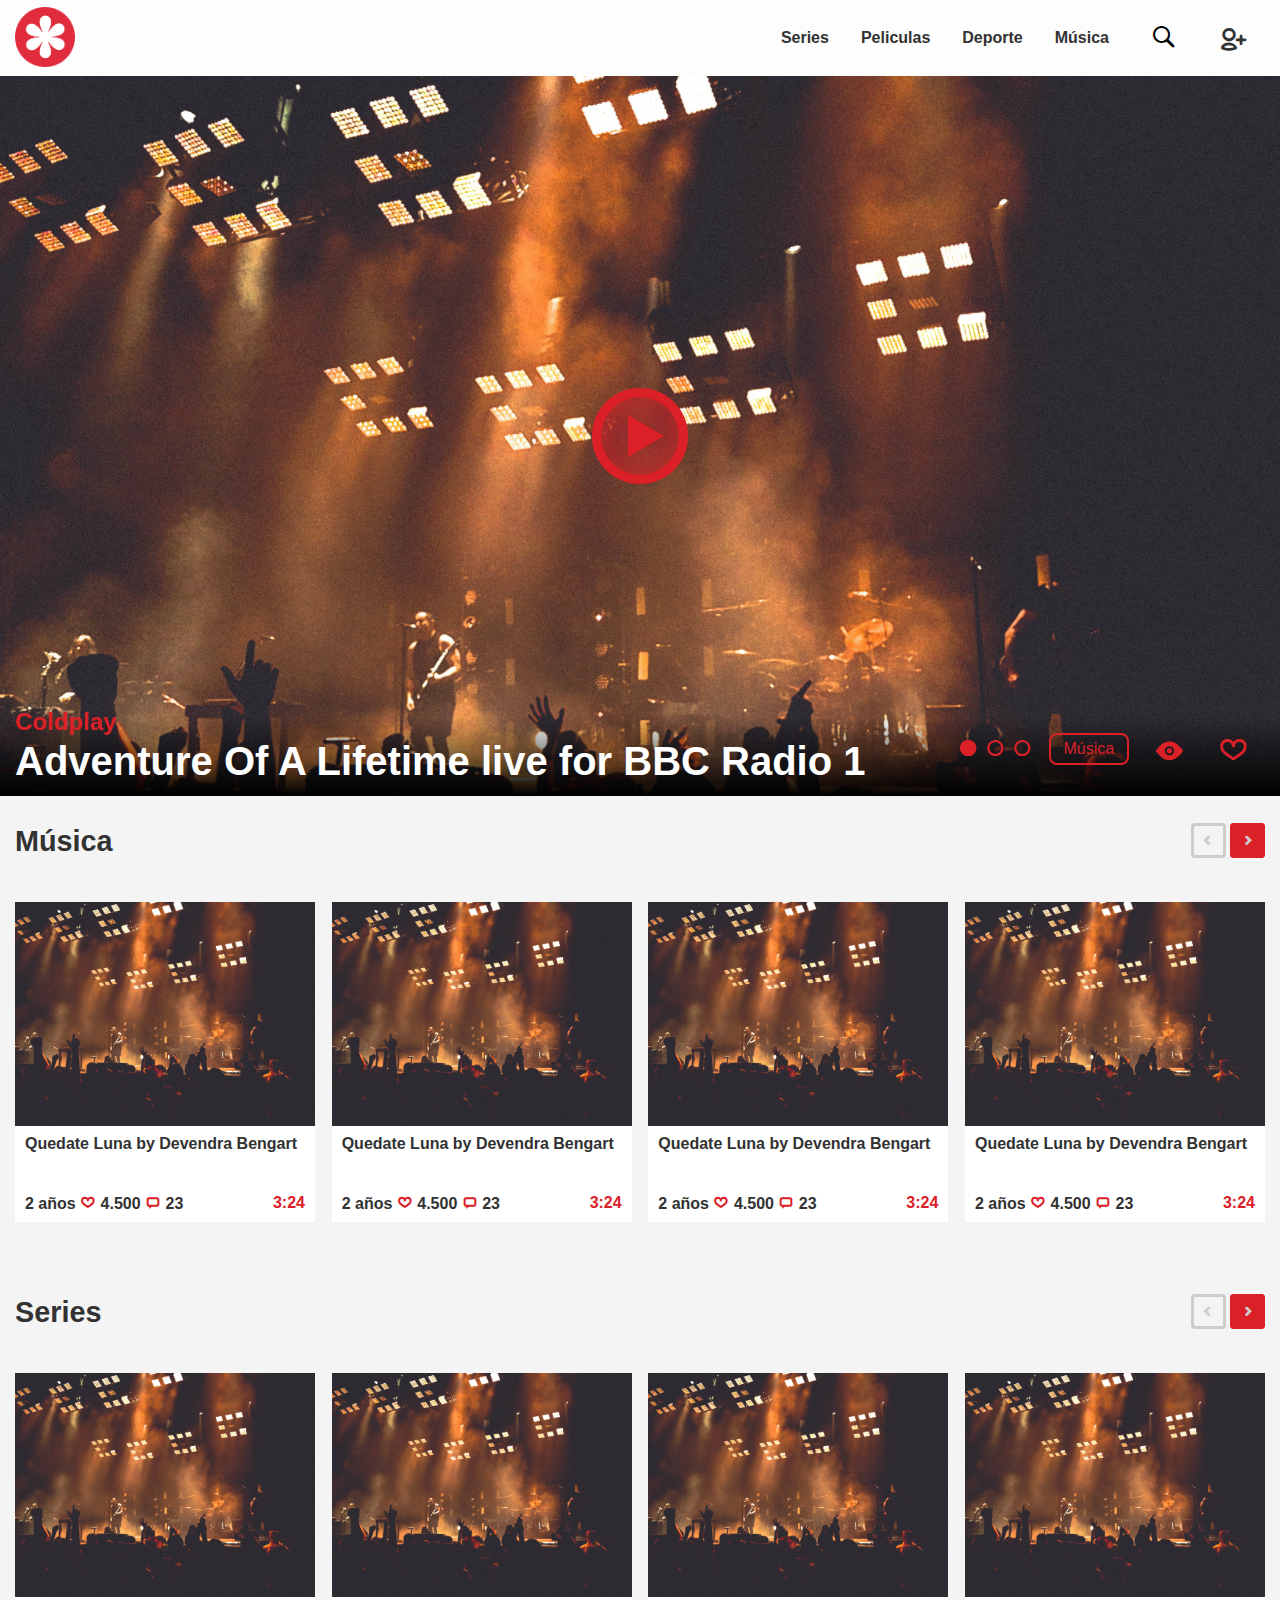
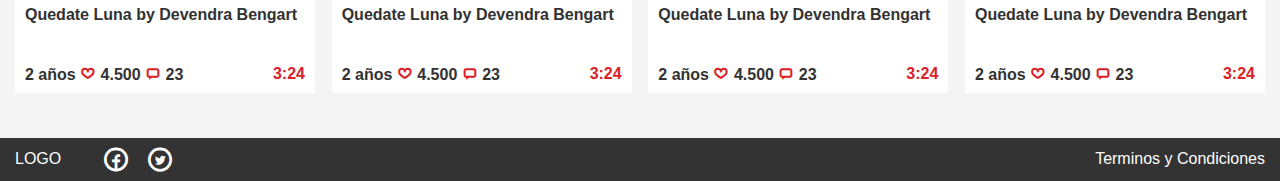
==== index.html @ 22294d97 "fixed logo" ====
<!DOCTYPE html>
<html lang="es">
  <head>
    <meta charset="utf-8">
    <meta http-equiv="X-UA-Compatible" content="IE=edge">
    <meta name="viewport" content="width=device-width, initial-scale=1">
    <title>Videoteca</title>

    <!-- estilos -->
    <link rel="stylesheet" href="styles/style.css">

  </head>
  <body>
    <div class="modal-container hiden" id="modal">
      <div class="modal-box">
        <a class="modal-close" id="modal-close">X</a>
        <img class="modal-logo" src="./images/logo.png" alt="">
        <div class="modal-content">

        <!-- contenido del modal login-->

          <form class="modal-form" action="" method="post">
            <input class="modal-input" type="text" name="name" value="" placeholder="Nombre del usuario">
            <input class="modal-input" type="email" name="name" value="" placeholder="Correo">
            <button class="modal-button" type="submit" name="button">Ingresar</button>
          </form>
          <a href="" class="modal-button modal-button-facebook ">
            <i class="icon-social-facebook"></i>
            Conectar con Facebook
          </a>
          <a href="" class="modal-button modal-button-twitter">
            <i class="icon-social-twitter"></i>
            Conectar con Twitter
          </a>
          <div class="modal-links">
            <a href="#" class="modal-link">No tengo Cuenta</a>
            <a href="#" class="modal-link">Olvide mi Contraseña</a>
          </div>

        <!-- fin contenido del modal login-->

        <!-- contenido modal signin -->

        <!-- <form class="modal-form" action="" method="post">
          <input class="modal-input" type="text" name="name" value="" placeholder="Nombre">
          <input class="modal-input" type="text" name="name" value="" placeholder="Apellido">
          <input class="modal-input" type="text" name="name" value="" placeholder="Nombre del usuario">
          <input class="modal-input" type="email" name="name" value="" placeholder="Correo">
          <button class="modal-button" type="submit" name="button">Crear cuenta</button>
        </form>
        <div class="modal-links">
          <a href="#" class="modal-link">Terminos y condiciones</a>
        </div> -->

        <!-- fin contenido modal signin -->

        <!-- contenido reestablecer contraseña -->

        <!-- <p class="modal-text">
          Ingresa el correo electrónico para reestablecer tu contraseña
        </p>

        <form class="modal-form" action="" method="post">
          <input class="modal-input" type="email" name="name" value="" placeholder="Correo">
          <button class="modal-button" type="submit" name="button">Enviar</button>
        </form>
        <div class="modal-links">
          <a href="#" class="modal-link">Terminos y condiciones</a>
        </div> -->

        <!-- fin contenido reestablecer contraseña -->

        </div>
      </div>
    </div>

    <header class="header-container">
      <a href="/">
      <img class="header-logo" src="./images/logo-responsive.png" alt="">
      </a>

      <div class="header-menus">
        <i class="header-icon header-menu-responsive icon-menu" id="mobile-menu"></i>

        <nav class="header-nav" id="nav-menu">
          <ul class="nav-list">
            <li class="nav-item">
              <a href="#">Series</a>
            </li>
            <li class="nav-item">
              <a href="#">Peliculas</a>
            </li>
            <li class="nav-item">
              <a href="#">Deporte</a>
            </li>
            <li class="nav-item">
              <a href="#">Música</a>
            </li>
          </ul>
        </nav>

        <form action="" class="header-form">
          <input type="text" name="name" value="" class="header-input" id="search-input" placeholder="Buscar">
          <button type="submit" name="button" class="header-button" id="search-button">
            <i class="header-icon icon-search"></i>
          </button>
        </form>

        <i class="header-icon icon-user" id="signin"></i>

      </div>
    </header>

    <div class="app">

      <section class="hero-container hero-large">

        <!-- Cover del video -->
        <div id="hero-tape">
          <div class="hero-cover" id="hero-cover">
            <img src="./images/cover.jpg" alt="">
            <i class="icon-play hero-play" id="play-button"></i>
          </div>
          <div class="hero-bottom">
            <div class="video-info">
              <h2 class="video-artist">Coldplay</h2>
              <h1 class="video-name">Adventure Of A Lifetime live for BBC Radio 1</h1>
            </div>
            <div class="video-options">
              <div class="video-points">
                <i class="icon-point video-point video-point_active "></i>
                <i class="icon-point video-point"></i>
                <i class="icon-point video-point"></i>
              </div>
              <a href="#" class="video-genere">Música</a>
              <i class="icon-views video-views "></i>
              <i class="icon-like video-likes "></i>
            </div>
          </div>
        </div>

        <!-- Contenedor para el reproductor -->
        <div class="player-container">

        </div>
      </section>

      <section class="videos-container">

        <!-- titulo de la seccion -->
        <div class="videos-seleccion">
          <div class="videos-title">
            <h2 class="videos-category">Música</h2>
          </div>
          <div class="">
            <i class="icon-prev videos-prev"></i>
            <i class="icon-next videos-next "></i>
          </div>
        </div>
        <!-- fin titulo de la seccion -->

        <!-- contenedor videos -->
        <div class="videos-items">

          <!-- Video individual -->
          <div class="videos-item">
            <div class="videos-item-tape">
              <img src="./images/cover.jpg" class="videos-item-cover" alt="">

            </div>
            <div class="videos-item-name">
              <h2 class="videos-item-title">Quedate Luna by Devendra Bengart</h2>
              <div class="videos-item-info">
                <div>
                  <span class="videos-item-time">2 años</span>
                  <span class="videos-item-likes">
                    <i class="icon-like videos-item-icon"></i>
                    4.500
                  </span>
                  <span class="videos-item-message">
                    <i class="icon-message videos-item-icon"></i>
                    23
                  </span>
                  </div>
                <div>
                  <span class="videos-item-duration">3:24</span>
                </div>
              </div>
            </div>
          </div>

          <!-- fin video individual -->

          <div class="videos-item">
            <div class="videos-item-tape">
              <img src="./images/cover.jpg" class="videos-item-cover" alt="">

            </div>
            <div class="videos-item-name">
              <h2 class="videos-item-title">Quedate Luna by Devendra Bengart</h2>
              <div class="videos-item-info">
                <div>
                  <span class="videos-item-time">2 años</span>
                  <span class="videos-item-likes">
                    <i class="icon-like videos-item-icon"></i>
                    4.500
                  </span>
                  <span class="videos-item-message">
                    <i class="icon-message videos-item-icon"></i>
                    23
                  </span>
                  </div>
                <div>
                  <span class="videos-item-duration">3:24</span>
                </div>
              </div>
            </div>
          </div>

          <div class="videos-item">
            <div class="videos-item-tape">
              <img src="./images/cover.jpg" class="videos-item-cover" alt="">

            </div>
            <div class="videos-item-name">
              <h2 class="videos-item-title">Quedate Luna by Devendra Bengart</h2>
              <div class="videos-item-info">
                <div>
                  <span class="videos-item-time">2 años</span>
                  <span class="videos-item-likes">
                    <i class="icon-like videos-item-icon"></i>
                    4.500
                  </span>
                  <span class="videos-item-message">
                    <i class="icon-message videos-item-icon"></i>
                    23
                  </span>
                  </div>
                <div>
                  <span class="videos-item-duration">3:24</span>
                </div>
              </div>
            </div>
          </div>

          <div class="videos-item">
            <div class="videos-item-tape">
              <img src="./images/cover.jpg" class="videos-item-cover" alt="">

            </div>
            <div class="videos-item-name">
              <h2 class="videos-item-title">Quedate Luna by Devendra Bengart</h2>
              <div class="videos-item-info">
                <div>
                  <span class="videos-item-time">2 años</span>
                  <span class="videos-item-likes">
                    <i class="icon-like videos-item-icon"></i>
                    4.500
                  </span>
                  <span class="videos-item-message">
                    <i class="icon-message videos-item-icon"></i>
                    23
                  </span>
                  </div>
                <div>
                  <span class="videos-item-duration">3:24</span>
                </div>
              </div>
            </div>
          </div>

        </div>
      </section>

      <section class="videos-container">

        <!-- titulo de la seccion -->
        <div class="videos-seleccion">
          <div class="videos-title">
            <h2 class="videos-category">Series</h2>
          </div>
          <div class="">
            <i class="icon-prev videos-prev"></i>
            <i class="icon-next videos-next "></i>
          </div>
        </div>
        <!-- fin titulo de la seccion -->

        <!-- contenedor videos -->
        <div class="videos-items">

          <!-- Video individual -->
          <div class="videos-item">
            <div class="videos-item-tape">
              <img src="./images/cover.jpg" class="videos-item-cover" alt="">

            </div>
            <div class="videos-item-name">
              <h2 class="videos-item-title">Quedate Luna by Devendra Bengart</h2>
              <div class="videos-item-info">
                <div>
                  <span class="videos-item-time">2 años</span>
                  <span class="videos-item-likes">
                    <i class="icon-like videos-item-icon"></i>
                    4.500
                  </span>
                  <span class="videos-item-message">
                    <i class="icon-message videos-item-icon"></i>
                    23
                  </span>
                  </div>
                <div>
                  <span class="videos-item-duration">3:24</span>
                </div>
              </div>
            </div>
          </div>

          <!-- fin video individual -->

          <div class="videos-item">
            <div class="videos-item-tape">
              <img src="./images/cover.jpg" class="videos-item-cover" alt="">

            </div>
            <div class="videos-item-name">
              <h2 class="videos-item-title">Quedate Luna by Devendra Bengart</h2>
              <div class="videos-item-info">
                <div>
                  <span class="videos-item-time">2 años</span>
                  <span class="videos-item-likes">
                    <i class="icon-like videos-item-icon"></i>
                    4.500
                  </span>
                  <span class="videos-item-message">
                    <i class="icon-message videos-item-icon"></i>
                    23
                  </span>
                  </div>
                <div>
                  <span class="videos-item-duration">3:24</span>
                </div>
              </div>
            </div>
          </div>

          <div class="videos-item">
            <div class="videos-item-tape">
              <img src="./images/cover.jpg" class="videos-item-cover" alt="">

            </div>
            <div class="videos-item-name">
              <h2 class="videos-item-title">Quedate Luna by Devendra Bengart</h2>
              <div class="videos-item-info">
                <div>
                  <span class="videos-item-time">2 años</span>
                  <span class="videos-item-likes">
                    <i class="icon-like videos-item-icon"></i>
                    4.500
                  </span>
                  <span class="videos-item-message">
                    <i class="icon-message videos-item-icon"></i>
                    23
                  </span>
                  </div>
                <div>
                  <span class="videos-item-duration">3:24</span>
                </div>
              </div>
            </div>
          </div>

          <div class="videos-item">
            <div class="videos-item-tape">
              <img src="./images/cover.jpg" class="videos-item-cover" alt="">

            </div>
            <div class="videos-item-name">
              <h2 class="videos-item-title">Quedate Luna by Devendra Bengart</h2>
              <div class="videos-item-info">
                <div>
                  <span class="videos-item-time">2 años</span>
                  <span class="videos-item-likes">
                    <i class="icon-like videos-item-icon"></i>
                    4.500
                  </span>
                  <span class="videos-item-message">
                    <i class="icon-message videos-item-icon"></i>
                    23
                  </span>
                  </div>
                <div>
                  <span class="videos-item-duration">3:24</span>
                </div>
              </div>
            </div>
          </div>

        </div>
      </section>
    </div>

    <footer class="footer-container">
      <div class="footer-left">
        <a href="#" class="footer-logo">
          LOGO
        </a>

        <a href="#">
          <i class="footer-icon icon-facebook"></i>
        </a>

        <a href="#">
          <i class="footer-icon icon-twitter"></i>
        </a>
      </div>

      <div class="footer-right">
        <a href="#" class="footer-terminos">Terminos y Condiciones </a>
      </div>


    </footer>
  <script type="text/javascript" src="./js/app.js"></script>
  </body>
</html>
---- styles/style.css ----
@import "./icomoon/style.css";
html,
body,
div,
span,
applet,
object,
iframe,
h1,
h2,
h3,
h4,
h5,
h6,
p,
blockquote,
pre,
a,
abbr,
acronym,
address,
big,
cite,
code,
del,
dfn,
em,
img,
ins,
kbd,
q,
s,
samp,
small,
strike,
strong,
sub,
sup,
tt,
var,
b,
u,
i,
center,
dl,
dt,
dd,
ol,
ul,
li,
fieldset,
form,
label,
legend,
table,
caption,
tbody,
tfoot,
thead,
tr,
th,
td,
article,
aside,
canvas,
details,
embed,
figure,
figcaption,
footer,
header,
hgroup,
menu,
nav,
output,
ruby,
section,
summary,
time,
mark,
audio,
video {
  margin: 0;
  padding: 0;
  border: 0;
  font-size: 100%;
  font: inherit;
  vertical-align: baseline;
}
article,
aside,
details,
figcaption,
figure,
footer,
header,
hgroup,
menu,
nav,
section {
  display: block;
}
body {
  line-height: 1;
}
ol,
ul {
  list-style: none;
}
blockquote,
q {
  quotes: none;
}
blockquote:before,
blockquote:after,
q:before,
q:after {
  content: '';
  content: none;
}
table {
  border-collapse: collapse;
  border-spacing: 0;
}
a {
  color: inherit;
  text-decoration: none;
}
*,
*:before,
*:after {
  box-sizing: border-box;
}
body {
  font-family: sans-serif;
  font-size: 16px;
  color: #323232;
  background: #f4f4f4;
  position: relative;
}
.button-primary {
  background: #dc2028;
  padding: 0.6em 0.7em;
  border-radius: 4px;
  font-weight: bold;
  color: #fff;
  border: none;
  margin: 0 1em;
}
.header-container {
  height: 76px;
  background: #fdfdfd;
  padding: 5px 15px;
  position: relative;
  display: -webkit-box;
  display: -webkit-flex;
  display: -ms-flexbox;
  display: flex;
  -webkit-box-pack: justify;
  -webkit-justify-content: space-between;
      -ms-flex-pack: justify;
          justify-content: space-between;
  -webkit-box-align: center;
  -webkit-align-items: center;
      -ms-flex-align: center;
          align-items: center;
  box-shadow: 0 0 1px rgba(0,0,0,0.15);
}
.header-menus {
  display: -webkit-box;
  display: -webkit-flex;
  display: -ms-flexbox;
  display: flex;
}
.header-logo {
  width: 60px;
  height: auto;
}
.header-icon {
  padding: 0.5em;
  font-size: 2em;
  cursor: pointer;
}
.header-form {
  display: -webkit-box;
  display: -webkit-flex;
  display: -ms-flexbox;
  display: flex;
  -webkit-box-align: center;
  -webkit-align-items: center;
      -ms-flex-align: center;
          align-items: center;
  -webkit-box-pack: end;
  -webkit-justify-content: flex-end;
      -ms-flex-pack: end;
          justify-content: flex-end;
}
.header-input {
  width: 50%;
  border-radius: 5px;
  line-height: 3em;
  border: none;
  display: none;
  background: #fff;
}
.header-input:focus {
  outline-style: none;
}
@media screen and (min-width: 769px) {
  .header-input {
    width: 100%;
  }
}
.header-button {
  background: transparent;
  border: none;
  cursor: pointer;
  font-size: 1em;
}
.header-button:focus {
  outline-style: none;
}
.header-menu-responsive {
  -webkit-box-ordinal-group: 2;
  -webkit-order: 1;
      -ms-flex-order: 1;
          order: 1;
}
@media screen and (min-width: 769px) {
  .header-menu-responsive {
    display: none;
  }
}
.header-nav {
  background: #fdfdfd;
  position: absolute;
  z-index: 10000;
  top: 76px;
  left: 0;
  width: 100%;
  display: none;
}
@media screen and (min-width: 769px) {
  .header-nav {
    display: -webkit-box;
    display: -webkit-flex;
    display: -ms-flexbox;
    display: flex;
    -webkit-box-align: center;
    -webkit-align-items: center;
        -ms-flex-align: center;
            align-items: center;
    position: static;
  }
}
.nav-list {
  display: -webkit-box;
  display: -webkit-flex;
  display: -ms-flexbox;
  display: flex;
  -webkit-box-orient: vertical;
  -webkit-box-direction: normal;
  -webkit-flex-direction: column;
      -ms-flex-direction: column;
          flex-direction: column;
  -webkit-box-align: center;
  -webkit-align-items: center;
      -ms-flex-align: center;
          align-items: center;
  -webkit-box-pack: center;
  -webkit-justify-content: center;
      -ms-flex-pack: center;
          justify-content: center;
}
@media screen and (min-width: 769px) {
  .nav-list {
    -webkit-box-orient: horizontal;
    -webkit-box-direction: normal;
    -webkit-flex-direction: row;
        -ms-flex-direction: row;
            flex-direction: row;
  }
}
.nav-item {
  width: 100%;
  text-align: center;
}
.nav-item a {
  display: block;
  cursor: pointer;
  padding: 1em;
  font-weight: 600;
}
.nav-item a:hover {
  background: #cacaca;
}
.nav-item a:active {
  color: #dc2028;
}
.show {
  display: block;
}
.footer-container {
  display: -webkit-box;
  display: -webkit-flex;
  display: -ms-flexbox;
  display: flex;
  -webkit-box-pack: justify;
  -webkit-justify-content: space-between;
      -ms-flex-pack: justify;
          justify-content: space-between;
  -webkit-box-align: center;
  -webkit-align-items: center;
      -ms-flex-align: center;
          align-items: center;
  padding: 5px 15px;
  background: #333;
}
.footer-left,
.footer-right {
  display: -webkit-box;
  display: -webkit-flex;
  display: -ms-flexbox;
  display: flex;
  -webkit-box-align: center;
  -webkit-align-items: center;
      -ms-flex-align: center;
          align-items: center;
}
.footer-logo,
.footer-terminos,
.footer-icon {
  color: #fefefe;
}
.footer-icon {
  padding: 0.2em;
  font-size: 2em;
}
.footer-logo {
  padding-right: 2em;
}
.footer-terminos {
  text-align: right;
}
.hero-container {
  width: 100%;
  overflow: hidden;
  position: relative;
}
.hero-medium {
  min-height: 10vh;
  max-height: 40vh;
}
.hero-large {
  min-height: 80vh;
  max-height: 500px;
}
.hero-cover {
  width: 200%;
  height: 100%;
}
@media screen and (min-width: 769px) {
  .hero-cover {
    width: 100%;
  }
}
.hero-cover img {
  width: 100%;
  height: 100%;
}
.hero-play {
  position: absolute;
  z-index: 100;
  top: 50%;
  left: 50%;
  -webkit-transform: translate(-50%, -50%);
      -ms-transform: translate(-50%, -50%);
          transform: translate(-50%, -50%);
  font-size: 6em;
  cursor: pointer;
  color: #dc2028;
  box-shadow: inset 0 0 0.7em #dc2028;
  padding: 0;
  border-radius: 50%;
}
.hero-bottom {
  position: absolute;
  bottom: 0;
  left: 0;
  width: 100%;
  height: 80px;
  background: -webkit-linear-gradient(bottom, #000, rgba(0,0,0,0));
  background: linear-gradient(to top, #000, rgba(0,0,0,0));
  display: -webkit-box;
  display: -webkit-flex;
  display: -ms-flexbox;
  display: flex;
  -webkit-box-pack: justify;
  -webkit-justify-content: space-between;
      -ms-flex-pack: justify;
          justify-content: space-between;
  -webkit-box-align: end;
  -webkit-align-items: flex-end;
      -ms-flex-align: end;
          align-items: flex-end;
  padding: 15px;
}
.video-artist {
  color: #dc2028;
  font-weight: bold;
  font-size: 1em;
  padding: 0.3em 0;
}
@media screen and (min-width: 769px) {
  .video-artist {
    font-size: 1.5em;
  }
}
.video-name {
  color: #fff;
  font-size: 1.5em;
  font-weight: bold;
}
@media screen and (min-width: 769px) {
  .video-name {
    font-size: 2.5em;
  }
}
.video-options {
  display: -webkit-box;
  display: -webkit-flex;
  display: -ms-flexbox;
  display: flex;
  -webkit-box-align: center;
  -webkit-align-items: center;
      -ms-flex-align: center;
          align-items: center;
  -webkit-box-pack: end;
  -webkit-justify-content: flex-end;
      -ms-flex-pack: end;
          justify-content: flex-end;
}
.video-genere {
  color: #dc2028;
  border: 2px solid;
  padding: 0.4em 0.8em;
  border-radius: 8px;
  margin: 0px 0.5em;
}
.video-views,
.video-likes {
  cursor: pointer;
  color: #dc2028;
  font-size: 2em;
  margin: 0 0.5em;
  padding: 0.5em 0;
}
.video-points {
  margin: 0.5em;
}
.video-point {
  color: #dc2028;
  margin: 0.2em;
  cursor: pointer;
  border-radius: 50%;
}
.video-point_active {
  background: #dc2028;
}
.video-left {
  width: 60%;
  display: -webkit-box;
  display: -webkit-flex;
  display: -ms-flexbox;
  display: flex;
  -webkit-box-align: center;
  -webkit-align-items: center;
      -ms-flex-align: center;
          align-items: center;
  -webkit-box-pack: start;
  -webkit-justify-content: flex-start;
      -ms-flex-pack: start;
          justify-content: flex-start;
  -webkit-flex-wrap: wrap;
      -ms-flex-wrap: wrap;
          flex-wrap: wrap;
}
.video-canal {
  position: absolute;
  bottom: 0;
  left: 15px;
  background: #dc2028;
  text-transform: uppercase;
  padding: 1em;
  font-weight: bold;
  color: #fff;
  font-size: 1.3em;
}
.video-right {
  display: -webkit-box;
  display: -webkit-flex;
  display: -ms-flexbox;
  display: flex;
  -webkit-box-align: baseline;
  -webkit-align-items: baseline;
      -ms-flex-align: baseline;
          align-items: baseline;
  -webkit-box-pack: end;
  -webkit-justify-content: flex-end;
      -ms-flex-pack: end;
          justify-content: flex-end;
}
.video-text {
  color: #dc2028;
  font-size: 1.8em;
  font-weight: bold;
}
.video-icon {
  font-size: 1.8em;
  color: #fff;
}
.hiden {
  display: none;
}
.videos-container {
  padding: 15px;
}
.videos-seleccion {
  display: -webkit-box;
  display: -webkit-flex;
  display: -ms-flexbox;
  display: flex;
  -webkit-box-pack: justify;
  -webkit-justify-content: space-between;
      -ms-flex-pack: justify;
          justify-content: space-between;
  -webkit-box-align: center;
  -webkit-align-items: center;
      -ms-flex-align: center;
          align-items: center;
  padding: 1em 0;
}
.videos-title {
  display: -webkit-box;
  display: -webkit-flex;
  display: -ms-flexbox;
  display: flex;
  -webkit-box-align: center;
  -webkit-align-items: center;
      -ms-flex-align: center;
          align-items: center;
  -webkit-flex-wrap: wrap;
      -ms-flex-wrap: wrap;
          flex-wrap: wrap;
}
.videos-select {
  background: none;
  border: 1px solid #aaa;
  font-size: 1.2em;
  color: #aaa;
  border-radius: 5px;
  padding: 0.2em;
}
.videos-order {
  font-weight: bold;
  font-size: 1em;
  padding: 0.5em 1em;
  cursor: pointer;
}
.videos-order:active {
  background: #dc2028;
  border-radius: 5px;
  color: #fff;
}
.videos-order-desk {
  display: none;
}
@media screen and (min-width: 769px) {
  .videos-order-desk {
    display: -webkit-box;
    display: -webkit-flex;
    display: -ms-flexbox;
    display: flex;
  }
}
@media screen and (min-width: 769px) {
  .videos-order-mobile {
    display: none;
  }
}
.videos-category {
  font-size: 1.8em;
  font-weight: bold;
  text-transform: capitalize;
}
.videos-prev {
  padding: 0.4em;
  border: 3px solid #ccc;
  border-radius: 4px;
  color: #ccc;
  cursor: pointer;
}
.videos-next {
  padding: 0.4em;
  border: 3px solid #dc2028;
  border-radius: 4px;
  color: #ccc;
  background: #dc2028;
  cursor: pointer;
}
.videos-icon {
  font-size: 1.5em;
  color: #dc2028;
  margin-right: 5px;
}
.videos-items {
  display: -webkit-box;
  display: -webkit-flex;
  display: -ms-flexbox;
  display: flex;
  -webkit-justify-content: space-around;
      -ms-flex-pack: distribute;
          justify-content: space-around;
  -webkit-flex-wrap: wrap;
      -ms-flex-wrap: wrap;
          flex-wrap: wrap;
  margin: 15px 0;
}
@media screen and (min-width: 769px) {
  .videos-items {
    -webkit-box-pack: justify;
    -webkit-justify-content: space-between;
        -ms-flex-pack: justify;
            justify-content: space-between;
  }
}
.videos-item {
  background: #fff;
  width: 300px;
  height: 320px;
  margin: 15px 0;
}
.videos-item-tape {
  width: 100%;
  height: 70%;
  position: relative;
}
.videos-item-cover {
  width: 100%;
  height: 100%;
}
.videos-item-info {
  display: -webkit-box;
  display: -webkit-flex;
  display: -ms-flexbox;
  display: flex;
  width: 100%;
  -webkit-box-pack: justify;
  -webkit-justify-content: space-between;
      -ms-flex-pack: justify;
          justify-content: space-between;
  -webkit-box-align: center;
  -webkit-align-items: center;
      -ms-flex-align: center;
          align-items: center;
}
.videos-item-time,
.videos-item-likes,
.videos-item-message {
  font-weight: bold;
}
.videos-item-icon {
  color: #dc2028;
}
.videos-item-duration {
  color: #dc2028;
  font-weight: bold;
}
.videos-item-name {
  padding: 10px;
  height: 30%;
  display: -webkit-box;
  display: -webkit-flex;
  display: -ms-flexbox;
  display: flex;
  -webkit-box-orient: vertical;
  -webkit-box-direction: normal;
  -webkit-flex-direction: column;
      -ms-flex-direction: column;
          flex-direction: column;
  -webkit-box-pack: justify;
  -webkit-justify-content: space-between;
      -ms-flex-pack: justify;
          justify-content: space-between;
}
.videos-item-title {
  font-weight: bold;
}
.modal-container {
  position: fixed;
  width: 100%;
  height: 100vh;
  background: rgba(0,0,0,0.7);
  z-index: 200000;
}
.modal-box {
  display: -webkit-box;
  display: -webkit-flex;
  display: -ms-flexbox;
  display: flex;
  -webkit-box-orient: vertical;
  -webkit-box-direction: normal;
  -webkit-flex-direction: column;
      -ms-flex-direction: column;
          flex-direction: column;
  -webkit-box-align: stretch;
  -webkit-align-items: stretch;
      -ms-flex-align: stretch;
          align-items: stretch;
  -webkit-box-pack: start;
  -webkit-justify-content: flex-start;
      -ms-flex-pack: start;
          justify-content: flex-start;
  position: absolute;
  top: 50%;
  left: 50%;
  -webkit-transform: translate(-50%, -50%);
      -ms-transform: translate(-50%, -50%);
          transform: translate(-50%, -50%);
  width: 350px;
  min-height: 200px;
  background: #fff;
}
.modal-content {
  display: -webkit-box;
  display: -webkit-flex;
  display: -ms-flexbox;
  display: flex;
  -webkit-box-orient: vertical;
  -webkit-box-direction: normal;
  -webkit-flex-direction: column;
      -ms-flex-direction: column;
          flex-direction: column;
  -webkit-box-align: stretch;
  -webkit-align-items: stretch;
      -ms-flex-align: stretch;
          align-items: stretch;
  -webkit-box-pack: center;
  -webkit-justify-content: center;
      -ms-flex-pack: center;
          justify-content: center;
  padding: 20px 25px;
  width: 100%;
  height: 100%;
}
.modal-close {
  cursor: pointer;
  position: absolute;
  top: 0%;
  right: 0%;
  font-weight: bold;
  padding: 1em;
}
.modal-logo {
  width: 180px;
  height: auto;
  padding: 1.5em 1em;
  margin: 0 auto;
  -webkit-align-self: center;
      -ms-flex-item-align: center;
          align-self: center;
}
.modal-text {
  font-weight: bold;
  font-size: 0.8em;
  line-height: 1.5em;
  margin: 10px 0;
}
.modal-form {
  display: -webkit-box;
  display: -webkit-flex;
  display: -ms-flexbox;
  display: flex;
  -webkit-box-orient: vertical;
  -webkit-box-direction: normal;
  -webkit-flex-direction: column;
      -ms-flex-direction: column;
          flex-direction: column;
}
.modal-input {
  width: 100%;
  margin: 5px 0;
  padding: 0.5em;
  border: 1px solid #ccc;
  border-radius: 4px;
}
.modal-button {
  color: #fff;
  font-weight: bold;
  font-size: 0.9em;
  background: #dc2028;
  border: none;
  margin: 5px 0;
  border-radius: 5px;
  padding: 0.7em 0;
}
.modal-button:hover {
  background: #e86167;
}
.modal-button i {
  font-size: 1.2em;
  padding: 0 0.3em;
}
.modal-button-facebook,
.modal-button-twitter {
  display: -webkit-box;
  display: -webkit-flex;
  display: -ms-flexbox;
  display: flex;
  -webkit-box-pack: start;
  -webkit-justify-content: flex-start;
      -ms-flex-pack: start;
          justify-content: flex-start;
  -webkit-box-align: center;
  -webkit-align-items: center;
      -ms-flex-align: center;
          align-items: center;
  padding-left: 15%;
}
.modal-button-facebook {
  background: #3b5998;
}
.modal-button-facebook:hover {
  background: #6886c4;
}
.modal-button-twitter {
  background: #55acee;
}
.modal-button-twitter:hover {
  background: #88c5f3;
}
.modal-links {
  display: -webkit-box;
  display: -webkit-flex;
  display: -ms-flexbox;
  display: flex;
  -webkit-justify-content: space-around;
      -ms-flex-pack: distribute;
          justify-content: space-around;
  margin: 5px 0;
}
.modal-link {
  color: #aaa;
  font-weight: bold;
  font-size: 0.8em;
  padding: 0.5em;
  padding-top: 15px;
}
.modal-link:hover {
  color: inherit;
}
.terminos-container {
  width: 100%;
}
.terminos-title {
  background: #dc2028;
  padding: 1.5em 15px;
  color: #fff;
  font-weight: bold;
  font-size: 1.5em;
}
.terminos-term {
  padding: 15px;
}
.terminos-term-number {
  color: #dc2028;
  font-weight: bold;
  font-size: 0.8em;
  padding-bottom: 5px;
}
.terminos-term-title {
  font-weight: bold;
  font-size: 1.2em;
  padding-bottom: 5px;
}
.terminos-term-text {
  color: #777;
}
.perfil-container {
  width: 100%;
  height: 100%;
  padding: 15px;
  display: -webkit-box;
  display: -webkit-flex;
  display: -ms-flexbox;
  display: flex;
  -webkit-box-pack: center;
  -webkit-justify-content: center;
      -ms-flex-pack: center;
          justify-content: center;
  -webkit-box-align: end;
  -webkit-align-items: flex-end;
      -ms-flex-align: end;
          align-items: flex-end;
  -webkit-flex-wrap: wrap;
      -ms-flex-wrap: wrap;
          flex-wrap: wrap;
}
@media screen and (min-width: 769px) {
  .perfil-container {
    -webkit-box-pack: justify;
    -webkit-justify-content: space-between;
        -ms-flex-pack: justify;
            justify-content: space-between;
  }
}
.perfil-avatar {
  width: 120px;
  height: 120px;
  border-radius: 50%;
  margin-right: 15px;
}
.perfil-info {
  display: -webkit-box;
  display: -webkit-flex;
  display: -ms-flexbox;
  display: flex;
  -webkit-box-orient: vertical;
  -webkit-box-direction: normal;
  -webkit-flex-direction: column;
      -ms-flex-direction: column;
          flex-direction: column;
  -webkit-justify-content: space-around;
      -ms-flex-pack: distribute;
          justify-content: space-around;
}
.perfil-text {
  font-weight: bold;
  font-size: 0.9em;
}
.perfil-editar {
  color: #dc2028;
  cursor: pointer;
  font-size: 0.7em;
  font-weight: bold;
}
.perfil-categories {
  display: -webkit-box;
  display: -webkit-flex;
  display: -ms-flexbox;
  display: flex;
  margin-top: 25px;
  width: 100%;
  -webkit-box-pack: center;
  -webkit-justify-content: center;
      -ms-flex-pack: center;
          justify-content: center;
}
@media screen and (min-width: 769px) {
  .perfil-categories {
    width: auto;
    margin-left: 50px;
    -webkit-align-self: flex-end;
        -ms-flex-item-align: end;
            align-self: flex-end;
  }
}
.perfil-categories div {
  display: -webkit-box;
  display: -webkit-flex;
  display: -ms-flexbox;
  display: flex;
  -webkit-box-orient: vertical;
  -webkit-box-direction: normal;
  -webkit-flex-direction: column;
      -ms-flex-direction: column;
          flex-direction: column;
}
.perfil-image {
  display: -webkit-box;
  display: -webkit-flex;
  display: -ms-flexbox;
  display: flex;
  -webkit-box-orient: vertical;
  -webkit-box-direction: normal;
  -webkit-flex-direction: column;
      -ms-flex-direction: column;
          flex-direction: column;
  -webkit-box-align: center;
  -webkit-align-items: center;
      -ms-flex-align: center;
          align-items: center;
  width: 100%;
  margin: 15px 0;
}
@media screen and (min-width: 769px) {
  .perfil-image {
    width: auto;
    margin: 0 50px;
  }
}
.perfil-img {
  width: 80px;
  height: 80px;
  margin: 10px 0;
}
.perfil-options {
  display: -webkit-box;
  display: -webkit-flex;
  display: -ms-flexbox;
  display: flex;
  -webkit-box-orient: vertical;
  -webkit-box-direction: normal;
  -webkit-flex-direction: column;
      -ms-flex-direction: column;
          flex-direction: column;
  -webkit-box-align: center;
  -webkit-align-items: center;
      -ms-flex-align: center;
          align-items: center;
  width: 100%;
}
@media screen and (min-width: 769px) {
  .perfil-options {
    width: auto;
  }
}
@media screen and (min-width: 1025px) {
  .perfil-options {
    margin-left: 50px;
  }
}
.perfil-icon {
  color: #aaa;
  font-size: 1.6em;
  margin-left: 0.5em;
}
.perfil-number {
  color: #dc2028;
  font-weight: bold;
  font-size: 2em;
}
.perfil-stat {
  -webkit-box-ordinal-group: 0;
  -webkit-order: -1;
      -ms-flex-order: -1;
          order: -1;
  margin: 15px 0;
}
@media screen and (min-width: 769px) {
  .perfil-stat {
    width: auto;
    margin: 0;
    margin-bottom: 50px;
  }
}
.single-player {
  width: 100%;
  min-height: 50vh;
  background: #1a1a1a;
  position: relative;
  display: -webkit-box;
  display: -webkit-flex;
  display: -ms-flexbox;
  display: flex;
  -webkit-box-pack: center;
  -webkit-justify-content: center;
      -ms-flex-pack: center;
          justify-content: center;
  -webkit-box-align: center;
  -webkit-align-items: center;
      -ms-flex-align: center;
          align-items: center;
}
.single-options {
  display: none;
}
@media screen and (min-width: 1025px) {
  .single-options {
    display: -webkit-box;
    display: -webkit-flex;
    display: -ms-flexbox;
    display: flex;
    -webkit-box-pack: center;
    -webkit-justify-content: center;
        -ms-flex-pack: center;
            justify-content: center;
    -webkit-box-align: center;
    -webkit-align-items: center;
        -ms-flex-align: center;
            align-items: center;
    position: absolute;
    bottom: 0;
    right: 0;
    padding: 0 15px 15px 0;
  }
}
.single-sections {
  display: -webkit-box;
  display: -webkit-flex;
  display: -ms-flexbox;
  display: flex;
  margin-top: 15px;
  -webkit-box-orient: vertical;
  -webkit-box-direction: normal;
  -webkit-flex-direction: column;
      -ms-flex-direction: column;
          flex-direction: column;
  -webkit-box-align: center;
  -webkit-align-items: center;
      -ms-flex-align: center;
          align-items: center;
}
@media screen and (min-width: 769px) {
  .single-sections {
    -webkit-box-orient: horizontal;
    -webkit-box-direction: normal;
    -webkit-flex-direction: row;
        -ms-flex-direction: row;
            flex-direction: row;
    -webkit-box-align: stretch;
    -webkit-align-items: stretch;
        -ms-flex-align: stretch;
            align-items: stretch;
  }
}
.single-social {
  -webkit-box-flex: 1;
  -webkit-flex: 1 1 60%;
      -ms-flex: 1 1 60%;
          flex: 1 1 60%;
  margin: 0 15px;
  padding: 10px;
  background: #fff;
}
.single-icon {
  color: #dc2028;
}
.single-icon-social {
  color: #fff;
  background: #f00;
  border-radius: 50%;
  padding: 0.5em;
  margin-right: 0.5em;
  cursor: pointer;
}
.single-info {
  margin-bottom: 30px;
}
.single-info-artist {
  font-size: 1.3em;
  color: #dc2028;
  font-weight: bold;
}
.single-info-name {
  font-size: 1.8em;
  font-weight: bold;
  margin: 5px 0;
}
.single-info-inf {
  margin-bottom: 15px;
}
.single-info-views {
  font-weight: bold;
  font-size: 0.8em;
  margin-right: 2em;
}
.single-info-time,
.single-info-likes,
.single-info-comments {
  font-size: 0.8em;
  color: #aaa;
  font-weight: bold;
}
.single-info-share {
  margin: 30px 0;
}
.single-info-description {
  color: #aaa;
  line-height: 1.3em;
}
.single-comments-order {
  display: -webkit-box;
  display: -webkit-flex;
  display: -ms-flexbox;
  display: flex;
  -webkit-box-pack: justify;
  -webkit-justify-content: space-between;
      -ms-flex-pack: justify;
          justify-content: space-between;
  margin-bottom: 15px;
}
.single-comments-title {
  font-weight: bold;
  font-size: 1.2em;
}
.single-comments-ultimos,
.single-comments-populares {
  font-size: 0.9em;
  font-weight: bold;
  margin-left: 0.5em;
  cursor: pointer;
  padding: 0.5em;
  border-radius: 5px;
}
.single-comments-ultimos:active,
.single-comments-populares:active {
  background: #dc2028;
  color: #fff;
}
.single-comments-write {
  display: -webkit-box;
  display: -webkit-flex;
  display: -ms-flexbox;
  display: flex;
  -webkit-box-pack: justify;
  -webkit-justify-content: space-between;
      -ms-flex-pack: justify;
          justify-content: space-between;
  -webkit-box-align: center;
  -webkit-align-items: center;
      -ms-flex-align: center;
          align-items: center;
  margin-bottom: 35px;
}
.single-comments-avatar {
  width: 70px;
  height: 70px;
  border-radius: 50%;
  -webkit-box-flex: 0;
  -webkit-flex: none;
      -ms-flex: none;
          flex: none;
}
.single-comments-avatar-small {
  -webkit-box-flex: 0;
  -webkit-flex: none;
      -ms-flex: none;
          flex: none;
  width: 40px;
  height: 40px;
  border-radius: 50%;
}
.single-comments-form {
  margin-left: 10px;
  height: 100%;
  -webkit-box-flex: 1;
  -webkit-flex: auto;
      -ms-flex: auto;
          flex: auto;
}
.single-comments-input {
  width: 100%;
  border: 1px solid #aaa;
  border-radius: 4px;
  padding: 10px;
  height: 70px;
  font-family: sans-serif;
}
.single-comments-comment {
  padding-left: 25px;
  margin-top: 15px;
}
.single-comments-top {
  display: -webkit-box;
  display: -webkit-flex;
  display: -ms-flexbox;
  display: flex;
  -webkit-box-align: center;
  -webkit-align-items: center;
      -ms-flex-align: center;
          align-items: center;
  margin-bottom: 15px;
}
.single-comments-user {
  text-transform: uppercase;
  color: #dc2028;
  padding: 0 1em;
  font-weight: bold;
}
.single-comments-text {
  padding-left: 50px;
}
.single-videos {
  -webkit-box-flex: 1;
  -webkit-flex: 1 1 30%;
      -ms-flex: 1 1 30%;
          flex: 1 1 30%;
  margin: 0 15px;
  display: -webkit-box;
  display: -webkit-flex;
  display: -ms-flexbox;
  display: flex;
  -webkit-box-orient: vertical;
  -webkit-box-direction: normal;
  -webkit-flex-direction: column;
      -ms-flex-direction: column;
          flex-direction: column;
}
.single-videos-section {
  font-size: 1.5em;
  font-weight: bold;
  margin: 15px 0;
}
@media screen and (min-width: 769px) {
  .single-videos-section {
    margin-bottom: 15px;
    margin-top: 0;
  }
}
.single-videos-video {
  width: 100%;
  height: 130px;
  display: -webkit-box;
  display: -webkit-flex;
  display: -ms-flexbox;
  display: flex;
  background: #fff;
  margin: 10px 0;
}
.single-videos-img {
  width: 40%;
  height: 100%;
}
.single-videos-info {
  display: -webkit-box;
  display: -webkit-flex;
  display: -ms-flexbox;
  display: flex;
  -webkit-box-orient: vertical;
  -webkit-box-direction: normal;
  -webkit-flex-direction: column;
      -ms-flex-direction: column;
          flex-direction: column;
  -webkit-justify-content: space-around;
      -ms-flex-pack: distribute;
          justify-content: space-around;
  padding: 10px;
}
.single-videos-title {
  font-weight: bold;
  font-size: 1em;
  line-height: 1.2em;
}
.single-videos-artist,
.single-videos-views {
  text-transform: uppercase;
  color: #aaa;
  font-size: 0.7em;
}
.single-videos-time {
  color: #dc2028;
  font-weight: bold;
  font-size: 0.9em;
}
.player-container {
  display: -webkit-box;
  display: -webkit-flex;
  display: -ms-flexbox;
  display: flex;
  -webkit-box-pack: center;
  -webkit-justify-content: center;
      -ms-flex-pack: center;
          justify-content: center;
  -webkit-box-align: center;
  -webkit-align-items: center;
      -ms-flex-align: center;
          align-items: center;
  width: 80%;
  height: 100%;
}
.player-container video {
  width: 100%;
  height: 100%;
}
.icon-social-facebook {
  background: #3b5998;
}
.icon-social-twitter {
  background: #00aced;
}
.icon-social-plus {
  background: #dd4b39;
}
.icon-social-mail {
  background: #808080;
}
.icon-social-share {
  background: #5cb85c;
}
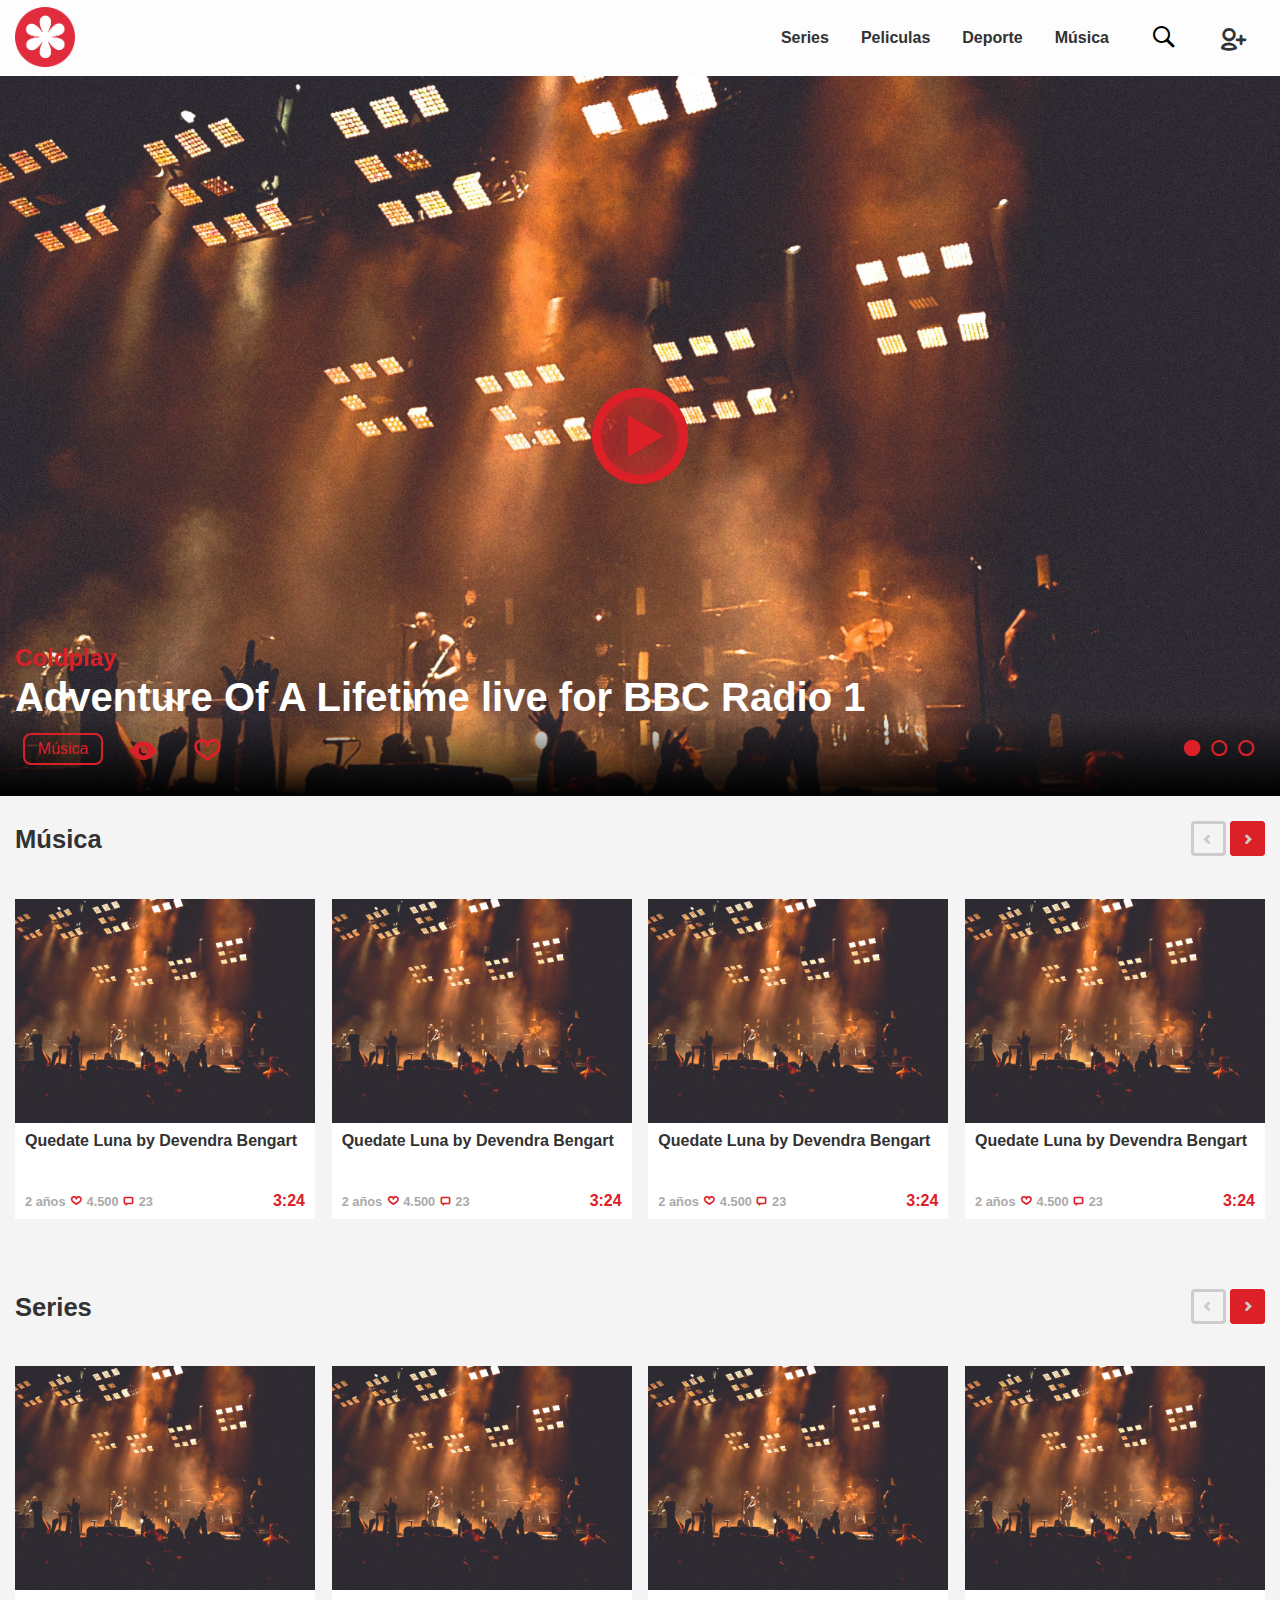
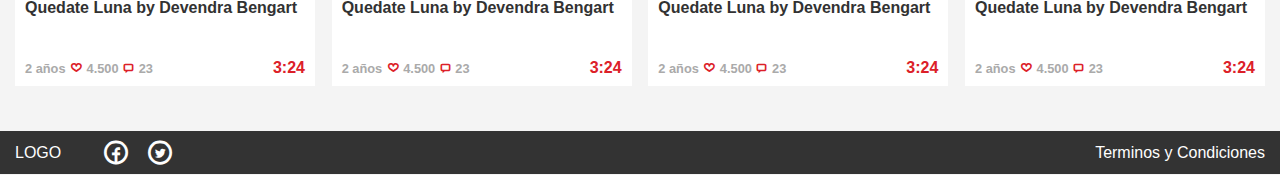
==== commit 19cdc9d7: "fided" ====
--- a/index.html
+++ b/index.html
@@ -24,14 +24,6 @@
             <input class="modal-input" type="email" name="name" value="" placeholder="Correo">
             <button class="modal-button" type="submit" name="button">Ingresar</button>
           </form>
-          <a href="" class="modal-button modal-button-facebook ">
-            <i class="icon-social-facebook"></i>
-            Conectar con Facebook
-          </a>
-          <a href="" class="modal-button modal-button-twitter">
-            <i class="icon-social-twitter"></i>
-            Conectar con Twitter
-          </a>
           <div class="modal-links">
             <a href="#" class="modal-link">No tengo Cuenta</a>
             <a href="#" class="modal-link">Olvide mi Contraseña</a>
@@ -57,11 +49,11 @@
         <!-- contenido reestablecer contraseña -->
 
         <!-- <p class="modal-text">
-          Ingresa el correo electrónico para reestablecer tu contraseña
+          Ingresa el número de telefono para reestablecer tu contraseña
         </p>
 
         <form class="modal-form" action="" method="post">
-          <input class="modal-input" type="email" name="name" value="" placeholder="Correo">
+          <input class="modal-input" type="email" name="name" value="" placeholder="Número telefonico">
           <button class="modal-button" type="submit" name="button">Enviar</button>
         </form>
         <div class="modal-links">
@@ -102,7 +94,7 @@
         <form action="" class="header-form">
           <input type="text" name="name" value="" class="header-input" id="search-input" placeholder="Buscar">
           <button type="submit" name="button" class="header-button" id="search-button">
-            <i class="header-icon icon-search"></i>
+            <i class="header-icon icon-search "></i>
           </button>
         </form>
 
@@ -125,24 +117,22 @@
             <div class="video-info">
               <h2 class="video-artist">Coldplay</h2>
               <h1 class="video-name">Adventure Of A Lifetime live for BBC Radio 1</h1>
-            </div>
-            <div class="video-options">
-              <div class="video-points">
-                <i class="icon-point video-point video-point_active "></i>
-                <i class="icon-point video-point"></i>
-                <i class="icon-point video-point"></i>
-              </div>
-              <a href="#" class="video-genere">Música</a>
-              <i class="icon-views video-views "></i>
-              <i class="icon-like video-likes "></i>
-            </div>
-          </div>
-        </div>
-
-        <!-- Contenedor para el reproductor -->
-        <div class="player-container">
-
-        </div>
+              <div class="video-options">
+                <div class="video-options">
+                  <a href="#" class="video-genere">Música</a>
+                  <i class="icon-views video-views "></i>
+                  <i class="icon-like video-likes "></i>
+                </div>
+                <div class="video-points">
+                  <i class="icon-point video-point video-point_active "></i>
+                  <i class="icon-point video-point"></i>
+                  <i class="icon-point video-point"></i>
+                </div>
+              </div>
+            </div>
+          </div>
+        </div>
+
       </section>
 
       <section class="videos-container">
@@ -163,7 +153,7 @@
         <div class="videos-items">
 
           <!-- Video individual -->
-          <div class="videos-item">
+          <div class="videos-item" id="video-item">
             <div class="videos-item-tape">
               <img src="./images/cover.jpg" class="videos-item-cover" alt="">
 
--- a/styles/style.css
+++ b/styles/style.css
@@ -197,6 +197,8 @@
 }
 .header-input {
   width: 50%;
+  font-size: 1em;
+  font-weight: bold;
   border-radius: 5px;
   line-height: 3em;
   border: none;
@@ -292,7 +294,8 @@
   font-weight: 600;
 }
 .nav-item a:hover {
-  background: #cacaca;
+  background: #dc2028;
+  color: #fff;
 }
 .nav-item a:active {
   color: #dc2028;
@@ -405,6 +408,9 @@
           align-items: flex-end;
   padding: 15px;
 }
+.video-info {
+  width: 100%;
+}
 .video-artist {
   color: #dc2028;
   font-weight: bold;
@@ -435,10 +441,10 @@
   -webkit-align-items: center;
       -ms-flex-align: center;
           align-items: center;
-  -webkit-box-pack: end;
-  -webkit-justify-content: flex-end;
-      -ms-flex-pack: end;
-          justify-content: flex-end;
+  -webkit-box-pack: justify;
+  -webkit-justify-content: space-between;
+      -ms-flex-pack: justify;
+          justify-content: space-between;
 }
 .video-genere {
   color: #dc2028;
@@ -446,6 +452,11 @@
   padding: 0.4em 0.8em;
   border-radius: 8px;
   margin: 0px 0.5em;
+}
+.video-genere:hover {
+  background: #dc2028;
+  border: 2px solid #dc2028;
+  color: #fff;
 }
 .video-views,
 .video-likes {
@@ -556,7 +567,7 @@
 .videos-select {
   background: none;
   border: 1px solid #aaa;
-  font-size: 1.2em;
+  font-size: 1em;
   color: #aaa;
   border-radius: 5px;
   padding: 0.2em;
@@ -589,7 +600,7 @@
   }
 }
 .videos-category {
-  font-size: 1.8em;
+  font-size: 1.6em;
   font-weight: bold;
   text-transform: capitalize;
 }
@@ -667,6 +678,8 @@
 .videos-item-time,
 .videos-item-likes,
 .videos-item-message {
+  font-size: 0.8em;
+  color: #aaa;
   font-weight: bold;
 }
 .videos-item-icon {
@@ -1342,12 +1355,6 @@
   font-size: 1em;
   line-height: 1.2em;
 }
-.single-videos-artist,
-.single-videos-views {
-  text-transform: uppercase;
-  color: #aaa;
-  font-size: 0.7em;
-}
 .single-videos-time {
   color: #dc2028;
   font-weight: bold;
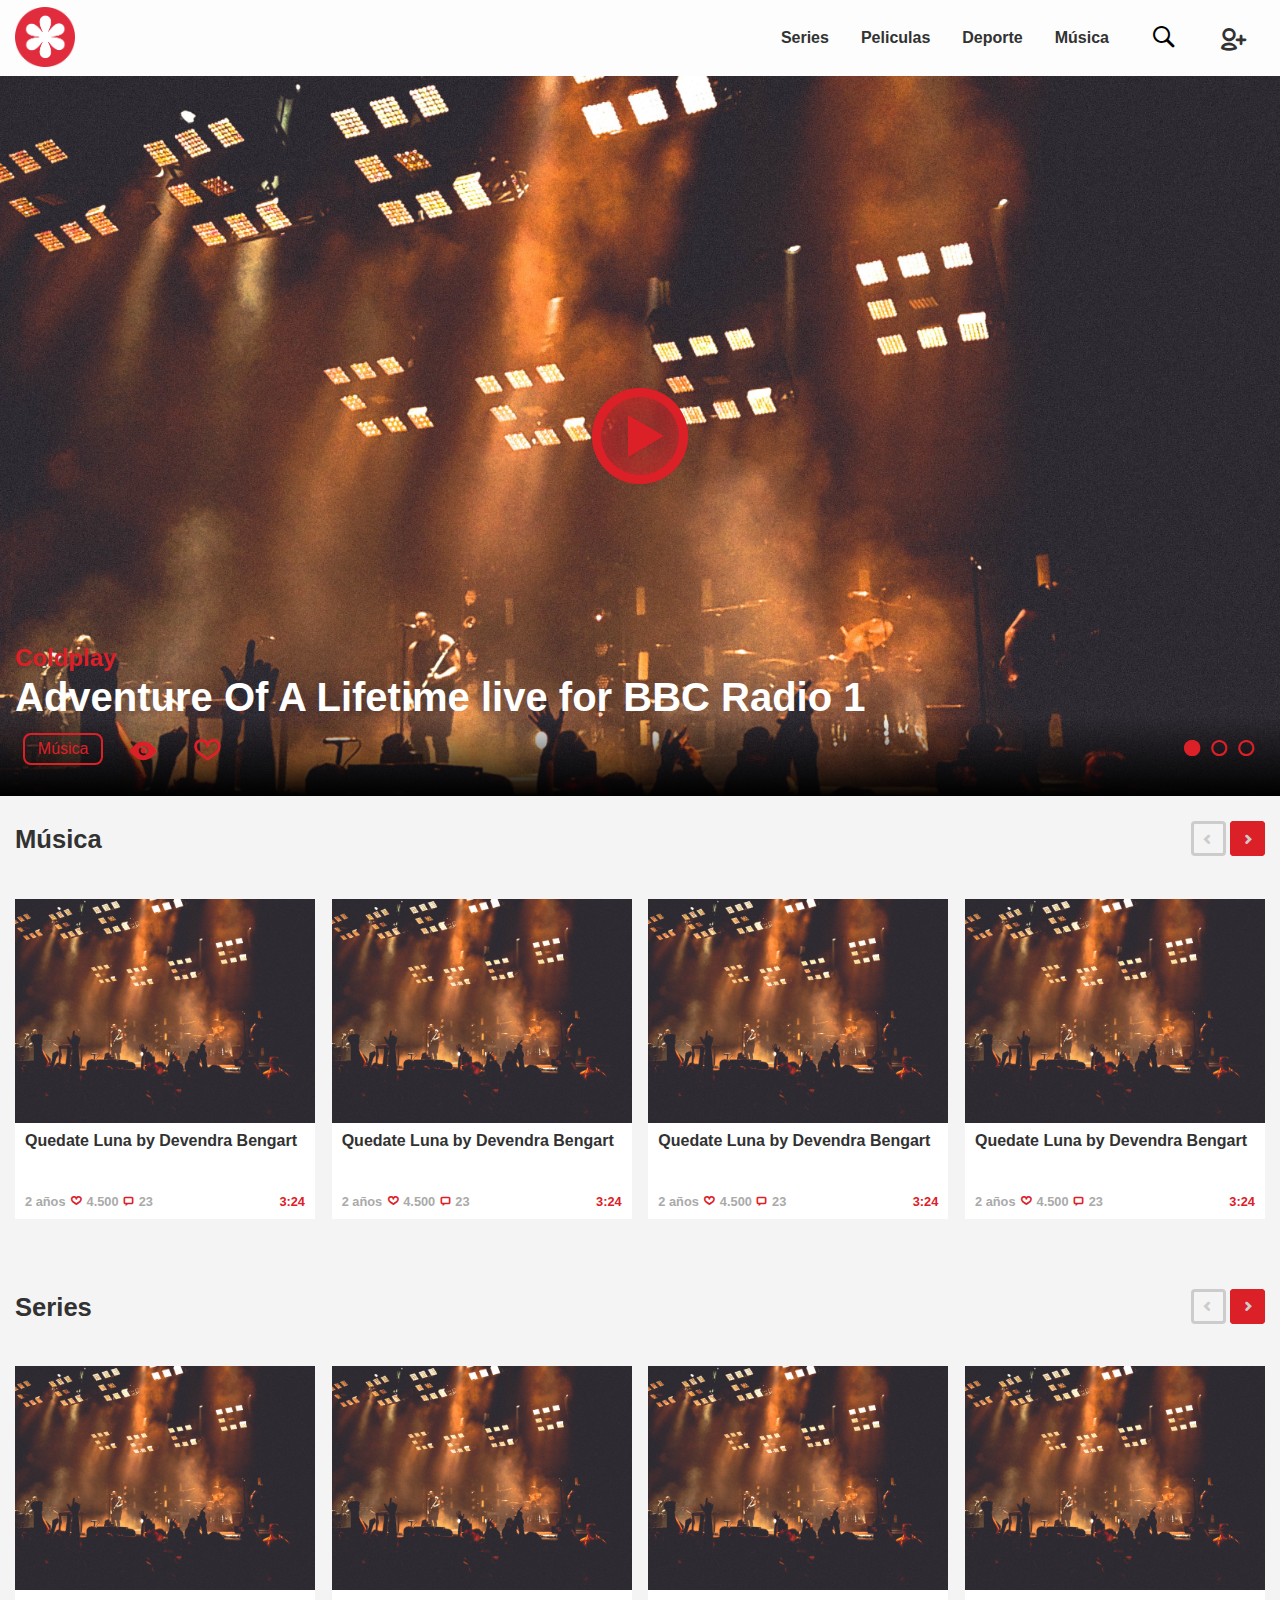
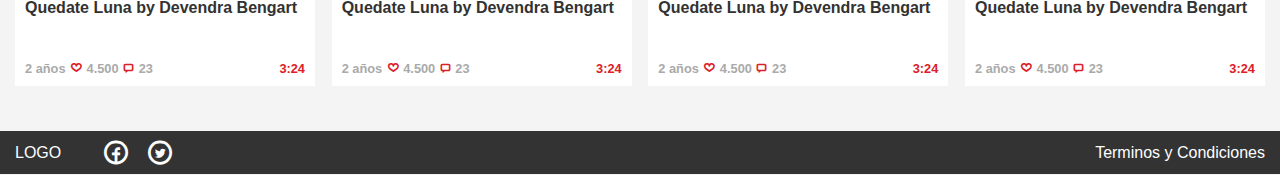
==== commit 3b8606f8: "fixed" ====
--- a/index.html
+++ b/index.html
@@ -10,7 +10,7 @@
     <link rel="stylesheet" href="styles/style.css">
 
   </head>
-  <body>
+  <body >
     <div class="modal-container hiden" id="modal">
       <div class="modal-box">
         <a class="modal-close" id="modal-close">X</a>
@@ -103,7 +103,7 @@
       </div>
     </header>
 
-    <div class="app">
+    <div id="app">
 
       <section class="hero-container hero-large">
 
@@ -137,6 +137,7 @@
 
       <section class="videos-container">
 
+
         <!-- titulo de la seccion -->
         <div class="videos-seleccion">
           <div class="videos-title">
@@ -153,31 +154,31 @@
         <div class="videos-items">
 
           <!-- Video individual -->
-          <div class="videos-item" id="video-item">
-            <div class="videos-item-tape">
-              <img src="./images/cover.jpg" class="videos-item-cover" alt="">
-
-            </div>
-            <div class="videos-item-name">
-              <h2 class="videos-item-title">Quedate Luna by Devendra Bengart</h2>
-              <div class="videos-item-info">
-                <div>
-                  <span class="videos-item-time">2 años</span>
-                  <span class="videos-item-likes">
-                    <i class="icon-like videos-item-icon"></i>
-                    4.500
-                  </span>
-                  <span class="videos-item-message">
-                    <i class="icon-message videos-item-icon"></i>
-                    23
-                  </span>
-                  </div>
-                <div>
-                  <span class="videos-item-duration">3:24</span>
-                </div>
-              </div>
-            </div>
-          </div>
+          <div class="videos-item" >
+            <div class="videos-item-tape">
+              <img src="./images/cover.jpg" class="videos-item-cover" alt="">
+            </div>
+            <div class="videos-item-name">
+              <h2 class="videos-item-title">Quedate Luna by Devendra Bengart</h2>
+              <div class="videos-item-info">
+                <div>
+                  <span class="videos-item-time">2 años</span>
+                  <span class="videos-item-likes">
+                    <i class="icon-like videos-item-icon"></i>
+                    4.500
+                  </span>
+                  <span class="videos-item-message">
+                    <i class="icon-message videos-item-icon"></i>
+                    23
+                  </span>
+                  </div>
+                <div>
+                  <span class="videos-item-duration">3:24</span>
+                </div>
+              </div>
+            </div>
+          </div>
+
 
           <!-- fin video individual -->
 
@@ -260,7 +261,36 @@
           </div>
 
         </div>
+
+        <!-- dropdown -->
+        <div class="dropdown-container hiden" id="dropdown-container">
+          <a href="#" class="dropdown-close" id="dropdown-close">X</a>
+          <div class="dropdown-gradient">
+            <div class="dropdown-content">
+              <div>
+                <h3 class="dropdown-artist">Happy Hippie Presents:</h3>
+                <h2 class="dropdown-name">50 Ways to Leave Your Lover...</h2>
+              </div>
+              <span class="dropdown-time">3:24</span>
+              <p class="dropdown-text">Lorem ipsum dolor sit amet, consectetur adipisicing elit. Aliquid omnis, minus nulla temporibus molestias necessitatibus fuga accusantium nemo quidem, optio tempore, minima, blanditiis vel! Maiores sit optio unde nobis cumque?</p>
+
+              <div class="dropdown-icons">
+                <img src="../images/cover.jpg" alt="" class="dropdown-avatar">
+                <span class="dropdown-user">scientifantastic</span>
+                <a href="#" class="video-genere">Música</a>
+                <i class="icon-views video-views "></i>
+                <i class="icon-like video-likes "></i>
+              </div>
+            </div>
+            <div class="dropdown-player">
+              <i class="icon-play hero-play" id="play-button"></i>
+
+            </div>
+          </div>
+        </div>
+        <!-- fin dropdown -->
       </section>
+
 
       <section class="videos-container">
 
@@ -387,6 +417,34 @@
           </div>
 
         </div>
+
+        <!-- dropdown -->
+        <div class="dropdown-container hiden" id="dropdown-container">
+          <a href="#" class="dropdown-close" id="dropdown-close">X</a>
+          <div class="dropdown-gradient">
+            <div class="dropdown-content">
+              <div>
+                <h3 class="dropdown-artist">Happy Hippie Presents:</h3>
+                <h2 class="dropdown-name">50 Ways to Leave Your Lover...</h2>
+              </div>
+              <span class="dropdown-time">3:24</span>
+              <p class="dropdown-text">Lorem ipsum dolor sit amet, consectetur adipisicing elit. Aliquid omnis, minus nulla temporibus molestias necessitatibus fuga accusantium nemo quidem, optio tempore, minima, blanditiis vel! Maiores sit optio unde nobis cumque?</p>
+
+              <div class="dropdown-icons">
+                <img src="../images/cover.jpg" alt="" class="dropdown-avatar">
+                <span class="dropdown-user">scientifantastic</span>
+                <a href="#" class="video-genere">Música</a>
+                <i class="icon-views video-views "></i>
+                <i class="icon-like video-likes "></i>
+              </div>
+            </div>
+            <div class="dropdown-player">
+              <i class="icon-play hero-play" id="play-button"></i>
+
+            </div>
+          </div>
+        </div>
+        <!-- fin dropdown -->
       </section>
     </div>
 
--- a/styles/style.css
+++ b/styles/style.css
@@ -147,6 +147,9 @@
   border: none;
   margin: 0 1em;
 }
+.skin-red {
+  color: #dc2028;
+}
 .header-container {
   height: 76px;
   background: #fdfdfd;
@@ -535,6 +538,7 @@
 }
 .videos-container {
   padding: 15px;
+  position: relative;
 }
 .videos-seleccion {
   display: -webkit-box;
@@ -578,6 +582,9 @@
   padding: 0.5em 1em;
   cursor: pointer;
 }
+.videos-order:hover {
+  color: #dc2028;
+}
 .videos-order:active {
   background: #dc2028;
   border-radius: 5px;
@@ -654,7 +661,6 @@
 .videos-item-tape {
   width: 100%;
   height: 70%;
-  position: relative;
 }
 .videos-item-cover {
   width: 100%;
@@ -686,6 +692,7 @@
   color: #dc2028;
 }
 .videos-item-duration {
+  font-size: 0.8em;
   color: #dc2028;
   font-weight: bold;
 }
@@ -708,6 +715,22 @@
 }
 .videos-item-title {
   font-weight: bold;
+}
+.videos-selected {
+  border: 5px solid #dc2028;
+  position: relative;
+}
+.videos-selected:after {
+  content: "";
+  z-index: 10000;
+  position: absolute;
+  bottom: -25px;
+  left: 45%;
+  width: 0;
+  height: 0;
+  border-style: solid;
+  border-width: 25px 15px 0 15px;
+  border-color: #dc2028 transparent transparent transparent;
 }
 .modal-container {
   position: fixed;
@@ -1395,3 +1418,93 @@
 .icon-social-share {
   background: #5cb85c;
 }
+.dropdown-container {
+  width: 100%;
+  height: 300px;
+  background: url("../images/cover.jpg");
+  position: relative;
+  z-index: 1000;
+}
+.dropdown-close {
+  position: absolute;
+  right: 10px;
+  font-size: 1.5em;
+  font-weight: bold;
+  color: #fefefe;
+  padding: 1em;
+}
+.dropdown-gradient {
+  width: 100%;
+  height: 100%;
+  z-index: 100;
+  background: -webkit-linear-gradient(left, #000, rgba(0,0,0,0));
+  background: linear-gradient(to right, #000, rgba(0,0,0,0));
+  display: -webkit-box;
+  display: -webkit-flex;
+  display: -ms-flexbox;
+  display: flex;
+}
+.dropdown-content {
+  width: 60%;
+  height: 100%;
+  display: -webkit-box;
+  display: -webkit-flex;
+  display: -ms-flexbox;
+  display: flex;
+  -webkit-box-orient: vertical;
+  -webkit-box-direction: normal;
+  -webkit-flex-direction: column;
+      -ms-flex-direction: column;
+          flex-direction: column;
+  -webkit-justify-content: space-around;
+      -ms-flex-pack: distribute;
+          justify-content: space-around;
+  padding: 15px;
+}
+.dropdown-artist {
+  font-size: 1.3em;
+  font-weight: bold;
+  color: #dc2028;
+  margin-bottom: 5px;
+}
+.dropdown-name {
+  font-size: 3em;
+  font-weight: bold;
+  color: #fff;
+}
+.dropdown-time {
+  color: #dc2028;
+  font-weight: bold;
+}
+.dropdown-text {
+  color: #fff;
+  line-height: 1.2em;
+}
+.dropdown-user {
+  color: #fff;
+  font-weight: bold;
+  font-size: 1.2em;
+  margin-right: 15px;
+  text-transform: uppercase;
+}
+.dropdown-icons {
+  display: -webkit-box;
+  display: -webkit-flex;
+  display: -ms-flexbox;
+  display: flex;
+  -webkit-box-align: center;
+  -webkit-align-items: center;
+      -ms-flex-align: center;
+          align-items: center;
+}
+.dropdown-avatar {
+  width: 40px;
+  height: 40px;
+  border-radius: 50%;
+  margin-right: 5px;
+}
+.dropdown-player {
+  width: 35%;
+  height: 100%;
+  position: relative;
+}
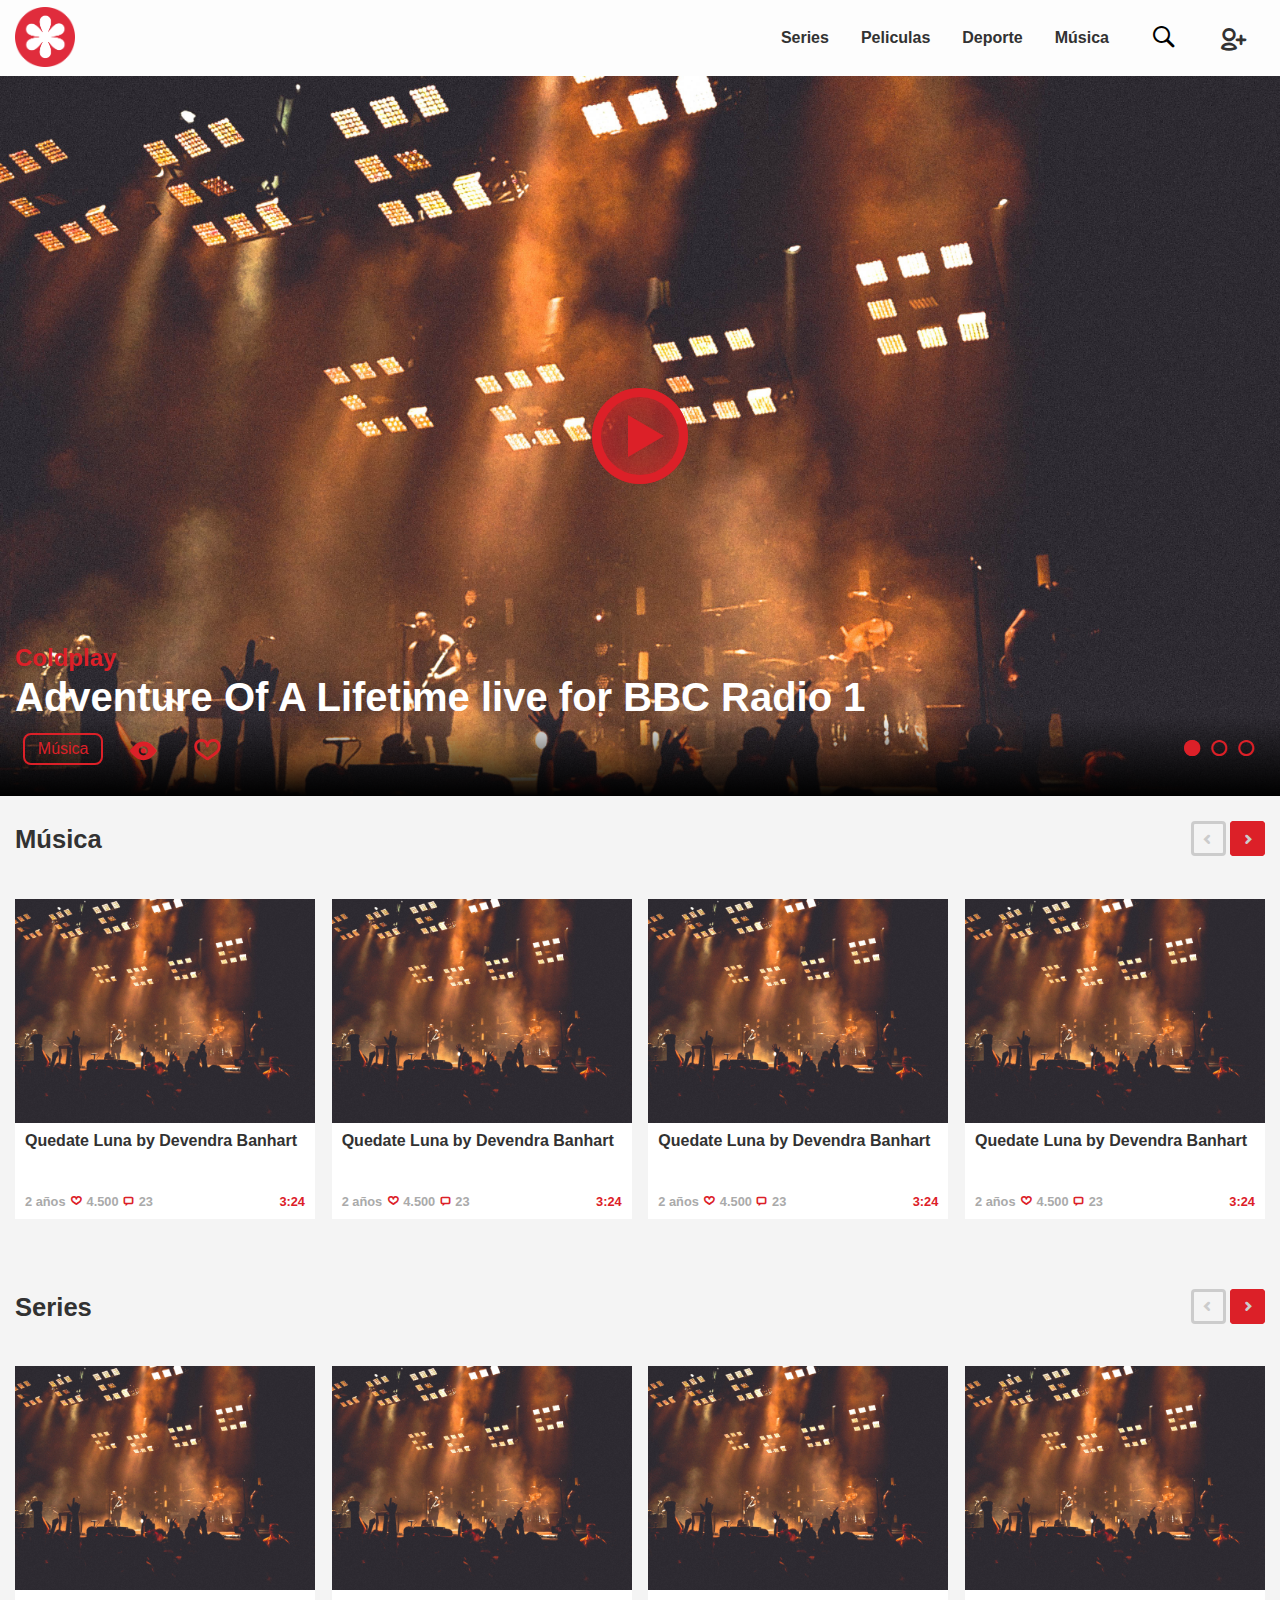
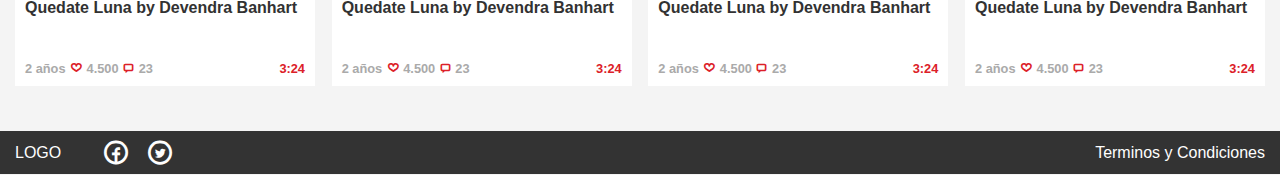
==== commit 53b7ba6c: "fixed dropdown" ====
--- a/index.html
+++ b/index.html
@@ -135,7 +135,7 @@
 
       </section>
 
-      <section class="videos-container">
+      <section class="videos-container videos-musica">
 
 
         <!-- titulo de la seccion -->
@@ -154,12 +154,12 @@
         <div class="videos-items">
 
           <!-- Video individual -->
-          <div class="videos-item" >
-            <div class="videos-item-tape">
-              <img src="./images/cover.jpg" class="videos-item-cover" alt="">
-            </div>
-            <div class="videos-item-name">
-              <h2 class="videos-item-title">Quedate Luna by Devendra Bengart</h2>
+          <div class="videos-item" id="video-item">
+            <div class="videos-item-tape">
+              <img src="./images/cover.jpg" class="videos-item-cover" alt="">
+            </div>
+            <div class="videos-item-name">
+              <h2 class="videos-item-title">Quedate Luna by Devendra Banhart</h2>
               <div class="videos-item-info">
                 <div>
                   <span class="videos-item-time">2 años</span>
@@ -188,59 +188,59 @@
 
             </div>
             <div class="videos-item-name">
-              <h2 class="videos-item-title">Quedate Luna by Devendra Bengart</h2>
-              <div class="videos-item-info">
-                <div>
-                  <span class="videos-item-time">2 años</span>
-                  <span class="videos-item-likes">
-                    <i class="icon-like videos-item-icon"></i>
-                    4.500
-                  </span>
-                  <span class="videos-item-message">
-                    <i class="icon-message videos-item-icon"></i>
-                    23
-                  </span>
-                  </div>
-                <div>
-                  <span class="videos-item-duration">3:24</span>
-                </div>
-              </div>
-            </div>
-          </div>
-
-          <div class="videos-item">
-            <div class="videos-item-tape">
-              <img src="./images/cover.jpg" class="videos-item-cover" alt="">
-
-            </div>
-            <div class="videos-item-name">
-              <h2 class="videos-item-title">Quedate Luna by Devendra Bengart</h2>
-              <div class="videos-item-info">
-                <div>
-                  <span class="videos-item-time">2 años</span>
-                  <span class="videos-item-likes">
-                    <i class="icon-like videos-item-icon"></i>
-                    4.500
-                  </span>
-                  <span class="videos-item-message">
-                    <i class="icon-message videos-item-icon"></i>
-                    23
-                  </span>
-                  </div>
-                <div>
-                  <span class="videos-item-duration">3:24</span>
-                </div>
-              </div>
-            </div>
-          </div>
-
-          <div class="videos-item">
-            <div class="videos-item-tape">
-              <img src="./images/cover.jpg" class="videos-item-cover" alt="">
-
-            </div>
-            <div class="videos-item-name">
-              <h2 class="videos-item-title">Quedate Luna by Devendra Bengart</h2>
+              <h2 class="videos-item-title">Quedate Luna by Devendra Banhart</h2>
+              <div class="videos-item-info">
+                <div>
+                  <span class="videos-item-time">2 años</span>
+                  <span class="videos-item-likes">
+                    <i class="icon-like videos-item-icon"></i>
+                    4.500
+                  </span>
+                  <span class="videos-item-message">
+                    <i class="icon-message videos-item-icon"></i>
+                    23
+                  </span>
+                  </div>
+                <div>
+                  <span class="videos-item-duration">3:24</span>
+                </div>
+              </div>
+            </div>
+          </div>
+
+          <div class="videos-item">
+            <div class="videos-item-tape">
+              <img src="./images/cover.jpg" class="videos-item-cover" alt="">
+
+            </div>
+            <div class="videos-item-name">
+              <h2 class="videos-item-title">Quedate Luna by Devendra Banhart</h2>
+              <div class="videos-item-info">
+                <div>
+                  <span class="videos-item-time">2 años</span>
+                  <span class="videos-item-likes">
+                    <i class="icon-like videos-item-icon"></i>
+                    4.500
+                  </span>
+                  <span class="videos-item-message">
+                    <i class="icon-message videos-item-icon"></i>
+                    23
+                  </span>
+                  </div>
+                <div>
+                  <span class="videos-item-duration">3:24</span>
+                </div>
+              </div>
+            </div>
+          </div>
+
+          <div class="videos-item">
+            <div class="videos-item-tape">
+              <img src="./images/cover.jpg" class="videos-item-cover" alt="">
+
+            </div>
+            <div class="videos-item-name">
+              <h2 class="videos-item-title">Quedate Luna by Devendra Banhart</h2>
               <div class="videos-item-info">
                 <div>
                   <span class="videos-item-time">2 años</span>
@@ -263,7 +263,7 @@
         </div>
 
         <!-- dropdown -->
-        <div class="dropdown-container hiden" id="dropdown-container">
+        <div class="dropdown-container hiden dropdown-musica" id="dropdown-container">
           <a href="#" class="dropdown-close" id="dropdown-close">X</a>
           <div class="dropdown-gradient">
             <div class="dropdown-content">
@@ -292,7 +292,7 @@
       </section>
 
 
-      <section class="videos-container">
+      <section class="videos-container videos-series">
 
         <!-- titulo de la seccion -->
         <div class="videos-seleccion">
@@ -316,7 +316,7 @@
 
             </div>
             <div class="videos-item-name">
-              <h2 class="videos-item-title">Quedate Luna by Devendra Bengart</h2>
+              <h2 class="videos-item-title">Quedate Luna by Devendra Banhart</h2>
               <div class="videos-item-info">
                 <div>
                   <span class="videos-item-time">2 años</span>
@@ -344,59 +344,59 @@
 
             </div>
             <div class="videos-item-name">
-              <h2 class="videos-item-title">Quedate Luna by Devendra Bengart</h2>
-              <div class="videos-item-info">
-                <div>
-                  <span class="videos-item-time">2 años</span>
-                  <span class="videos-item-likes">
-                    <i class="icon-like videos-item-icon"></i>
-                    4.500
-                  </span>
-                  <span class="videos-item-message">
-                    <i class="icon-message videos-item-icon"></i>
-                    23
-                  </span>
-                  </div>
-                <div>
-                  <span class="videos-item-duration">3:24</span>
-                </div>
-              </div>
-            </div>
-          </div>
-
-          <div class="videos-item">
-            <div class="videos-item-tape">
-              <img src="./images/cover.jpg" class="videos-item-cover" alt="">
-
-            </div>
-            <div class="videos-item-name">
-              <h2 class="videos-item-title">Quedate Luna by Devendra Bengart</h2>
-              <div class="videos-item-info">
-                <div>
-                  <span class="videos-item-time">2 años</span>
-                  <span class="videos-item-likes">
-                    <i class="icon-like videos-item-icon"></i>
-                    4.500
-                  </span>
-                  <span class="videos-item-message">
-                    <i class="icon-message videos-item-icon"></i>
-                    23
-                  </span>
-                  </div>
-                <div>
-                  <span class="videos-item-duration">3:24</span>
-                </div>
-              </div>
-            </div>
-          </div>
-
-          <div class="videos-item">
-            <div class="videos-item-tape">
-              <img src="./images/cover.jpg" class="videos-item-cover" alt="">
-
-            </div>
-            <div class="videos-item-name">
-              <h2 class="videos-item-title">Quedate Luna by Devendra Bengart</h2>
+              <h2 class="videos-item-title">Quedate Luna by Devendra Banhart</h2>
+              <div class="videos-item-info">
+                <div>
+                  <span class="videos-item-time">2 años</span>
+                  <span class="videos-item-likes">
+                    <i class="icon-like videos-item-icon"></i>
+                    4.500
+                  </span>
+                  <span class="videos-item-message">
+                    <i class="icon-message videos-item-icon"></i>
+                    23
+                  </span>
+                  </div>
+                <div>
+                  <span class="videos-item-duration">3:24</span>
+                </div>
+              </div>
+            </div>
+          </div>
+
+          <div class="videos-item">
+            <div class="videos-item-tape">
+              <img src="./images/cover.jpg" class="videos-item-cover" alt="">
+
+            </div>
+            <div class="videos-item-name">
+              <h2 class="videos-item-title">Quedate Luna by Devendra Banhart</h2>
+              <div class="videos-item-info">
+                <div>
+                  <span class="videos-item-time">2 años</span>
+                  <span class="videos-item-likes">
+                    <i class="icon-like videos-item-icon"></i>
+                    4.500
+                  </span>
+                  <span class="videos-item-message">
+                    <i class="icon-message videos-item-icon"></i>
+                    23
+                  </span>
+                  </div>
+                <div>
+                  <span class="videos-item-duration">3:24</span>
+                </div>
+              </div>
+            </div>
+          </div>
+
+          <div class="videos-item">
+            <div class="videos-item-tape">
+              <img src="./images/cover.jpg" class="videos-item-cover" alt="">
+
+            </div>
+            <div class="videos-item-name">
+              <h2 class="videos-item-title">Quedate Luna by Devendra Banhart</h2>
               <div class="videos-item-info">
                 <div>
                   <span class="videos-item-time">2 años</span>
@@ -419,7 +419,7 @@
         </div>
 
         <!-- dropdown -->
-        <div class="dropdown-container hiden" id="dropdown-container">
+        <div class="dropdown-container hiden dropdown-series" id="dropdown-container">
           <a href="#" class="dropdown-close" id="dropdown-close">X</a>
           <div class="dropdown-gradient">
             <div class="dropdown-content">
@@ -446,6 +446,8 @@
         </div>
         <!-- fin dropdown -->
       </section>
+
+    <!-- fin app container -->
     </div>
 
     <footer class="footer-container">
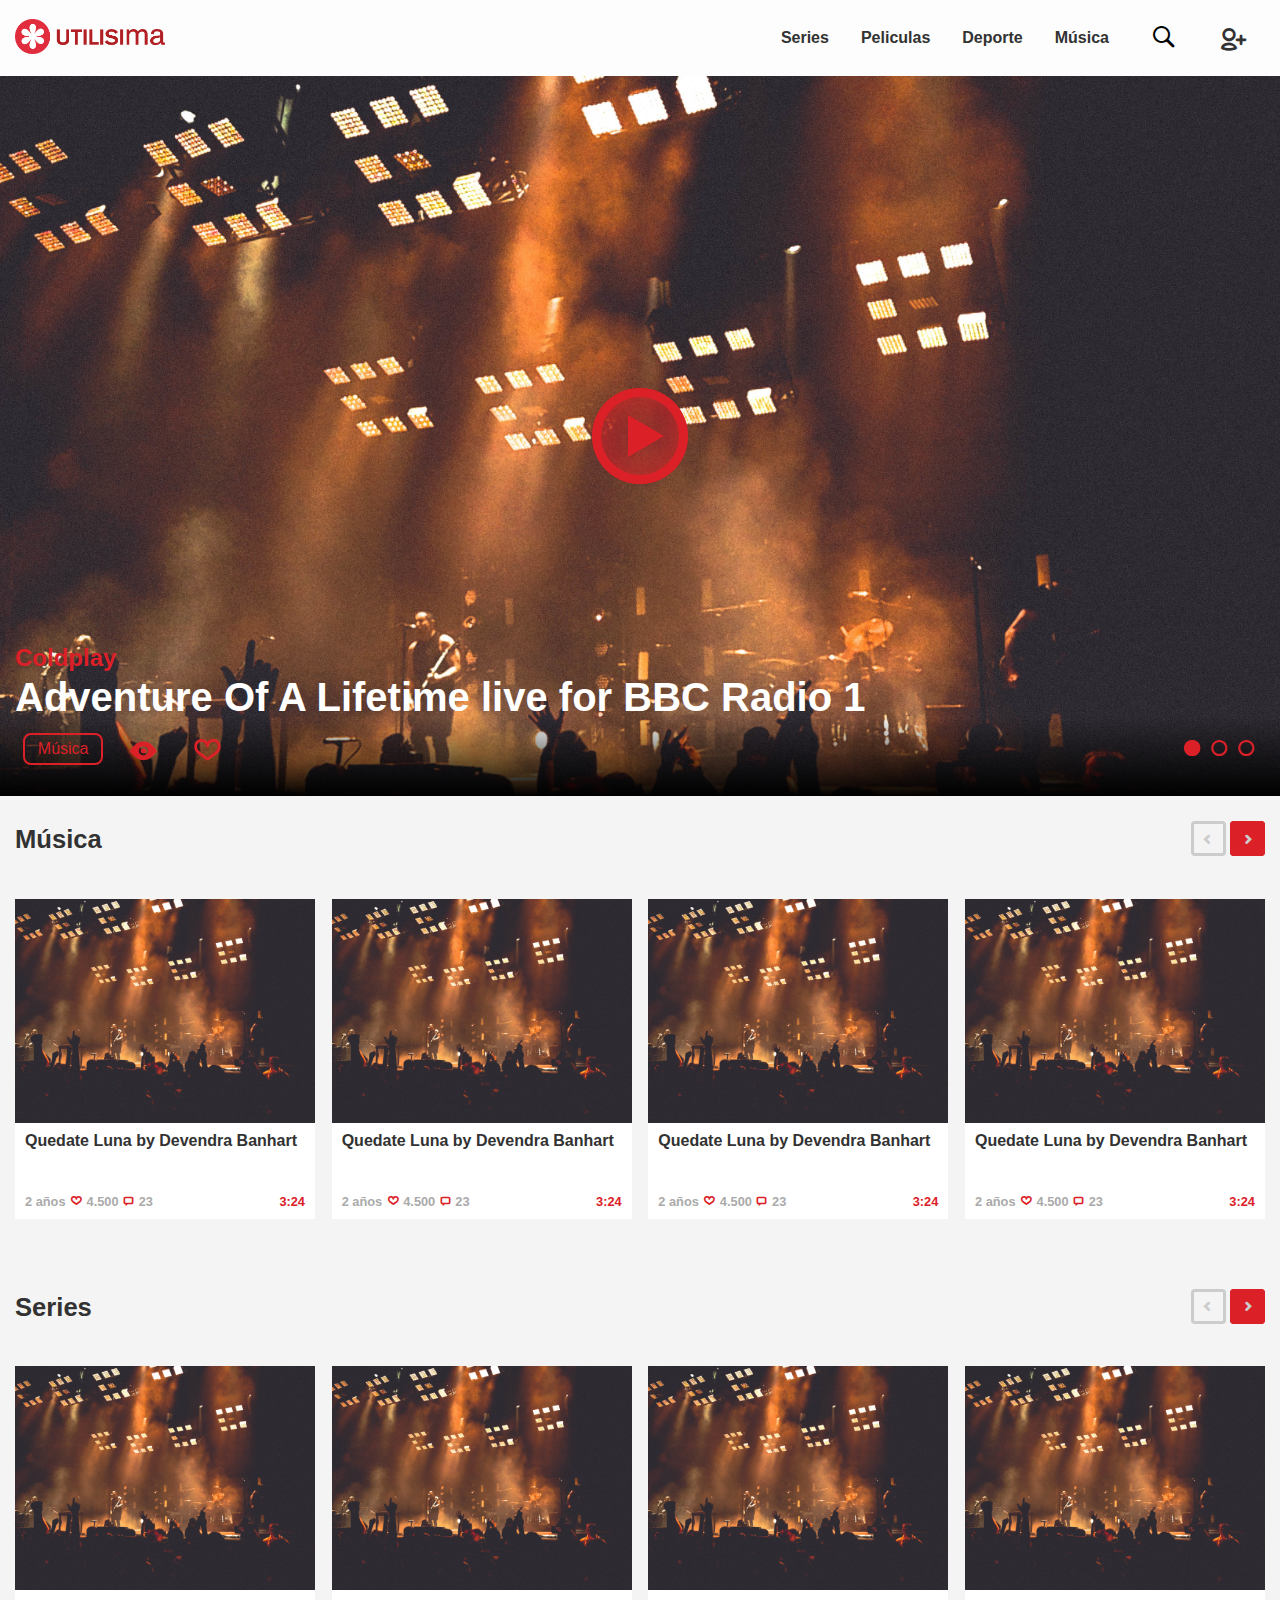
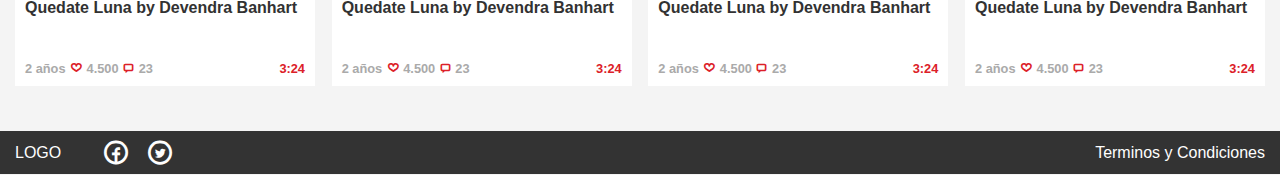
==== commit fc8a6346: "fixed logo breakpoint" ====
--- a/index.html
+++ b/index.html
@@ -68,7 +68,8 @@
 
     <header class="header-container">
       <a href="/">
-      <img class="header-logo" src="./images/logo-responsive.png" alt="">
+        <img class="header-logo" src="./images/logo.png" alt="">
+        <img class="header-logo-responsive" src="./images/logo-responsive.png" alt="">
       </a>
 
       <div class="header-menus">
@@ -263,8 +264,8 @@
         </div>
 
         <!-- dropdown -->
-        <div class="dropdown-container hiden dropdown-musica" id="dropdown-container">
-          <a href="#" class="dropdown-close" id="dropdown-close">X</a>
+        <div class="dropdown-container hiden dropdown-musica">
+          <a class="dropdown-close">X</a>
           <div class="dropdown-gradient">
             <div class="dropdown-content">
               <div>
@@ -419,8 +420,8 @@
         </div>
 
         <!-- dropdown -->
-        <div class="dropdown-container hiden dropdown-series" id="dropdown-container">
-          <a href="#" class="dropdown-close" id="dropdown-close">X</a>
+        <div class="dropdown-container hiden dropdown-series">
+          <a  class="dropdown-close">X</a>
           <div class="dropdown-gradient">
             <div class="dropdown-content">
               <div>
--- a/styles/style.css
+++ b/styles/style.css
@@ -176,8 +176,22 @@
   display: flex;
 }
 .header-logo {
+  width: 150px;
+  height: auto;
+}
+@media screen and (max-width: 768px) {
+  .header-logo {
+    display: none;
+  }
+}
+.header-logo-responsive {
   width: 60px;
   height: auto;
+}
+@media screen and (min-width: 769px) {
+  .header-logo-responsive {
+    display: none;
+  }
 }
 .header-icon {
   padding: 0.5em;
@@ -1432,6 +1446,7 @@
   font-weight: bold;
   color: #fefefe;
   padding: 1em;
+  cursor: pointer;
 }
 .dropdown-gradient {
   width: 100%;
